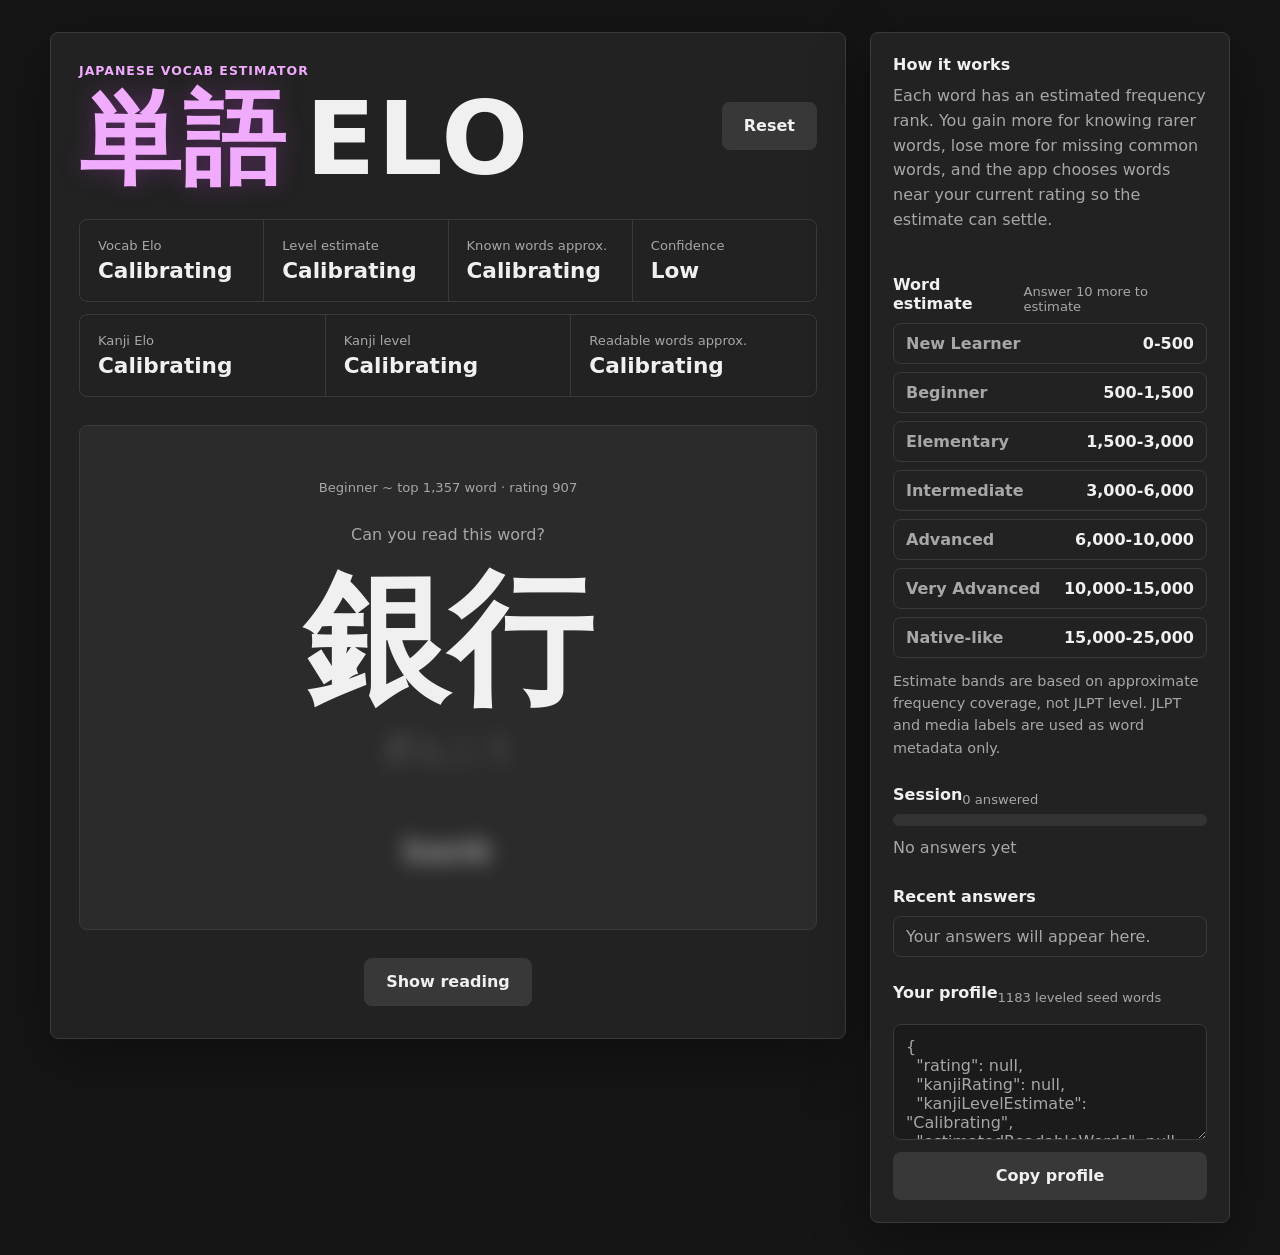
==== index.html @ 8f250d60 "Add files via upload" ====
<!doctype html>
<html lang="en">
  <head>
    <meta charset="UTF-8" />
    <meta name="viewport" content="width=device-width, initial-scale=1.0" />
    <title>Japanese Vocab Estimator</title>
    <link rel="stylesheet" href="styles.css" />
  </head>
  <body>
    <main class="app">
      <section class="panel quiz-panel" aria-labelledby="app-title">
        <div class="topbar">
          <div>
            <p class="eyebrow">Japanese vocab estimator</p>
            <h1 class="brand-title" id="app-title">
              <span>単語</span>
              <span>ELO</span>
            </h1>
          </div>
          <button class="ghost-button" id="resetButton" type="button">Reset</button>
        </div>

        <div class="rating-strip" aria-label="Current rating summary">
          <div>
            <span class="stat-label">Vocab Elo</span>
            <strong class="rating-line">
              <span id="ratingValue">Calibrating</span>
              <span class="rating-delta hidden" id="ratingDeltaValue"></span>
            </strong>
          </div>
          <div>
            <span class="stat-label">Level estimate</span>
            <strong id="bandValue">N5</strong>
          </div>
          <div>
            <span class="stat-label">Known words approx.</span>
            <strong id="knownWordsValue">Calibrating</strong>
          </div>
          <div>
            <span class="stat-label">Confidence</span>
            <strong id="confidenceValue">Low</strong>
          </div>
        </div>

        <div class="rating-strip kanji-strip" aria-label="Kanji literacy summary">
          <div>
            <span class="stat-label">Kanji Elo</span>
            <strong class="rating-line">
              <span id="kanjiRatingValue">Calibrating</span>
              <span class="rating-delta hidden" id="kanjiDeltaValue"></span>
            </strong>
          </div>
          <div>
            <span class="stat-label">Kanji level</span>
            <strong id="kanjiBandValue">Calibrating</strong>
          </div>
          <div>
            <span class="stat-label">Readable words approx.</span>
            <strong id="readableWordsValue">Calibrating</strong>
          </div>
        </div>

        <div class="word-card">
          <div class="word-meta">
            <span id="wordLevel">Common word</span>
            <span id="wordRating">Word rating 1000</span>
          </div>
          <p class="prompt" id="cardPrompt">Can you read this word?</p>
          <div class="japanese" id="japaneseWord">...</div>
          <div class="reading" id="reading">Loading word</div>
          <div class="meaning hidden" id="meaning">meaning</div>
        </div>

        <div class="action-dock">
          <div class="actions" id="readingRevealActions">
            <button class="secondary-button" id="revealReadingButton" type="button">Show reading</button>
          </div>

          <div class="actions hidden" id="readingActions">
            <button class="danger-button" id="missReadingButton" type="button">Missed reading</button>
            <button class="primary-button" id="knowReadingButton" type="button">Knew reading</button>
          </div>

          <div class="actions hidden" id="mainActions">
            <button class="secondary-button" id="revealButton" type="button">Show meaning</button>
          </div>

          <div class="actions hidden" id="answerActions">
            <button class="danger-button" id="missButton" type="button">I missed it</button>
            <button class="primary-button" id="knowButton" type="button">I knew it</button>
          </div>
        </div>
      </section>

      <aside class="panel side-panel" aria-label="Session details">
        <section>
          <h2>How it works</h2>
          <p>
            Each word has an estimated frequency rank. You gain more for knowing rarer
            words, lose more for missing common words, and the app chooses words near
            your current rating so the estimate can settle.
          </p>
        </section>

        <section>
          <div class="meter-header">
            <h2>Word estimate</h2>
            <span id="rangeValue">Answer 10 more to estimate</span>
          </div>
          <div class="level-scale" id="levelScale"></div>
          <p class="source-note">
            Estimate bands are based on approximate frequency coverage, not JLPT level.
            JLPT and media labels are used as word metadata only.
          </p>
        </section>

        <section class="meter-section">
          <div class="meter-header">
            <h2>Session</h2>
            <span id="answeredValue">0 answered</span>
          </div>
          <div class="meter" aria-hidden="true">
            <div id="accuracyBar"></div>
          </div>
          <p id="accuracyValue">No answers yet</p>
        </section>

        <section>
          <h2>Recent answers</h2>
          <ol class="history" id="historyList">
            <li class="empty">Your answers will appear here.</li>
          </ol>
        </section>

        <section class="export-section">
          <div class="meter-header">
            <h2>Your profile</h2>
            <span id="wordBankValue">1,183 leveled seed words</span>
          </div>
          <textarea id="profileOutput" readonly aria-label="Profile export"></textarea>
          <button class="secondary-button full-width" id="copyButton" type="button">
            Copy profile
          </button>
        </section>
      </aside>
    </main>

    <script src="app.js"></script>
  </body>
</html>
---- styles.css ----
:root {
  color-scheme: dark;
  --bg: #151515;
  --panel: #222222;
  --panel-strong: #2b2b2b;
  --ink: #f0f0f0;
  --muted: #a7a7a7;
  --line: #3a3a3a;
  --accent: #d946ef;
  --accent-strong: #f0abfc;
  --teal: #2dd4bf;
  --teal-strong: #5eead4;
  --danger: #d946ef;
  --danger-strong: #f0abfc;
  --shadow: 0 18px 60px rgba(0, 0, 0, 0.3);
}

* {
  box-sizing: border-box;
}

body {
  margin: 0;
  min-height: 100vh;
  background: var(--bg);
  color: var(--ink);
  font-family:
    Inter, ui-sans-serif, system-ui, -apple-system, BlinkMacSystemFont, "Segoe UI",
    sans-serif;
}

button,
textarea {
  font: inherit;
}

button {
  border: 0;
  cursor: pointer;
}

.app {
  display: grid;
  align-items: start;
  grid-template-columns: minmax(0, 1fr) 360px;
  gap: 24px;
  width: min(1180px, calc(100% - 32px));
  margin: 32px auto;
}

.panel {
  background: var(--panel);
  border: 1px solid var(--line);
  border-radius: 8px;
  box-shadow: var(--shadow);
}

.quiz-panel {
  min-height: calc(100vh - 64px);
  padding: 28px;
  display: flex;
  flex-direction: column;
  align-self: start;
}

.side-panel {
  padding: 22px;
  align-self: start;
  display: grid;
  gap: 26px;
}

.topbar,
.rating-strip,
.word-meta,
.actions,
.meter-header {
  display: flex;
  align-items: center;
}

.topbar {
  justify-content: space-between;
  gap: 16px;
}

.eyebrow {
  color: var(--accent-strong);
  font-size: 0.78rem;
  font-weight: 800;
  letter-spacing: 0.08em;
  margin: 0 0 8px;
  text-transform: uppercase;
}

h1,
h2,
p {
  margin-top: 0;
}

h1 {
  font-size: clamp(2rem, 5vw, 4.25rem);
  line-height: 1;
  margin-bottom: 0;
  max-width: 680px;
}

.brand-title {
  align-items: baseline;
  display: flex;
  flex-wrap: wrap;
  font-size: clamp(3rem, 8vw, 7rem);
  gap: 0.18em;
  letter-spacing: 0.02em;
  text-transform: uppercase;
}

.brand-title span:first-child {
  color: var(--accent-strong);
  text-shadow: 0 0 24px rgba(217, 70, 239, 0.28);
}

.brand-title span:last-child {
  color: var(--ink);
  font-weight: 900;
}

h2 {
  font-size: 1rem;
  margin-bottom: 10px;
}

p {
  color: var(--muted);
  line-height: 1.55;
}

.rating-strip {
  margin: 28px 0;
  border: 1px solid var(--line);
  border-radius: 8px;
  overflow: hidden;
}

.rating-strip + .rating-strip {
  margin-top: -16px;
}

.kanji-strip {
  margin-bottom: 28px;
}

.kanji-strip > div {
  padding: 12px 18px;
}

.kanji-strip strong {
  font-size: clamp(1rem, 1.6vw, 1.18rem);
}

.rating-strip > div {
  flex: 1;
  padding: 18px;
  min-width: 0;
}

.rating-strip > div + div {
  border-left: 1px solid var(--line);
}

.stat-label,
.word-meta,
.meter-header span {
  color: var(--muted);
  display: block;
  font-size: 0.82rem;
}

.rating-strip strong {
  display: block;
  font-size: clamp(1.05rem, 2vw, 1.35rem);
  margin-top: 5px;
}

.rating-line {
  align-items: baseline;
  display: flex;
  flex-wrap: wrap;
  gap: 8px;
}

.rating-delta {
  border-radius: 999px;
  display: inline-block;
  font-size: 0.9rem;
  line-height: 1;
  padding: 5px 8px;
}

.rating-delta.plus {
  background: rgba(45, 212, 191, 0.14);
  color: var(--teal);
}

.rating-delta.minus {
  background: rgba(217, 70, 239, 0.14);
  color: var(--accent-strong);
}

.word-card {
  background: var(--panel-strong);
  border: 1px solid var(--line);
  border-radius: 8px;
  margin: 0 0 24px;
  padding: clamp(24px, 5vw, 54px);
  text-align: center;
}

.word-meta {
  justify-content: space-between;
  gap: 16px;
  margin-bottom: 28px;
}

.prompt {
  margin-bottom: 16px;
}

.japanese {
  font-size: clamp(4rem, 13vw, 9rem);
  font-weight: 800;
  line-height: 1.05;
  overflow-wrap: anywhere;
}

.reading {
  color: var(--muted);
  display: block;
  font-size: clamp(1.2rem, 3vw, 2rem);
  margin-top: 12px;
  min-height: 1.35em;
}

.word-card .reading.hidden,
.word-card .meaning.hidden {
  display: block;
  filter: blur(10px);
  opacity: 0.55;
  pointer-events: none;
  user-select: none;
}

.meaning {
  border-top: 1px solid var(--line);
  display: block;
  font-size: clamp(1.3rem, 3vw, 2rem);
  font-weight: 800;
  margin-top: 32px;
  min-height: calc(1.35em + 29px);
  padding-top: 28px;
}

.actions {
  gap: 12px;
  justify-content: center;
}

.action-dock {
  align-items: center;
  display: flex;
  justify-content: center;
  min-height: 56px;
}

.action-dock .actions {
  width: 100%;
}

.primary-button,
.secondary-button,
.danger-button,
.ghost-button {
  border-radius: 8px;
  font-weight: 800;
  min-height: 48px;
  padding: 0 22px;
}

.primary-button {
  background: var(--teal);
  color: #10201d;
}

.primary-button:hover {
  background: var(--teal-strong);
}

.secondary-button,
.ghost-button {
  background: #383838;
  color: var(--ink);
}

.secondary-button:hover,
.ghost-button:hover {
  background: #474747;
}

.danger-button {
  background: var(--danger);
  color: white;
}

.danger-button:hover {
  background: var(--danger-strong);
}

.hidden {
  display: none;
}

.meter {
  background: #333333;
  border-radius: 999px;
  height: 12px;
  overflow: hidden;
}

.meter div {
  background: var(--accent);
  height: 100%;
  transition: width 220ms ease;
  width: 0;
}

.meter-section p {
  margin: 10px 0 0;
}

.level-scale {
  display: grid;
  gap: 8px;
}

.scale-row {
  border: 1px solid var(--line);
  border-radius: 8px;
  display: flex;
  justify-content: space-between;
  gap: 12px;
  padding: 10px 12px;
}

.scale-row span {
  color: var(--muted);
  font-weight: 800;
}

.scale-row.active {
  background: #343434;
  border-color: var(--accent);
}

.source-note {
  font-size: 0.9rem;
  margin: 12px 0 0;
}

.history {
  display: grid;
  gap: 10px;
  list-style: none;
  margin: 0;
  padding: 0;
}

.history li {
  border: 1px solid var(--line);
  border-radius: 8px;
  display: flex;
  justify-content: space-between;
  gap: 12px;
  padding: 10px 12px;
}

.history .empty {
  color: var(--muted);
  display: block;
}

.result-good {
  color: var(--accent-strong);
  font-weight: 800;
}

.result-miss {
  color: var(--danger-strong);
  font-weight: 800;
}

.export-section {
  display: grid;
  gap: 12px;
}

textarea {
  background: #1b1b1b;
  border: 1px solid var(--line);
  border-radius: 8px;
  color: var(--muted);
  min-height: 116px;
  padding: 12px;
  resize: vertical;
  width: 100%;
}

.full-width {
  width: 100%;
}

@media (max-width: 900px) {
  .app {
    grid-template-columns: 1fr;
    margin: 16px auto;
  }

  .quiz-panel {
    min-height: auto;
  }
}

@media (max-width: 620px) {
  .rating-strip,
  .word-meta,
  .actions {
    align-items: stretch;
    flex-direction: column;
  }

  .rating-strip > div + div {
    border-left: 0;
    border-top: 1px solid var(--line);
  }

  .topbar {
    align-items: flex-start;
    flex-direction: column;
  }

  .ghost-button {
    width: 100%;
  }
}
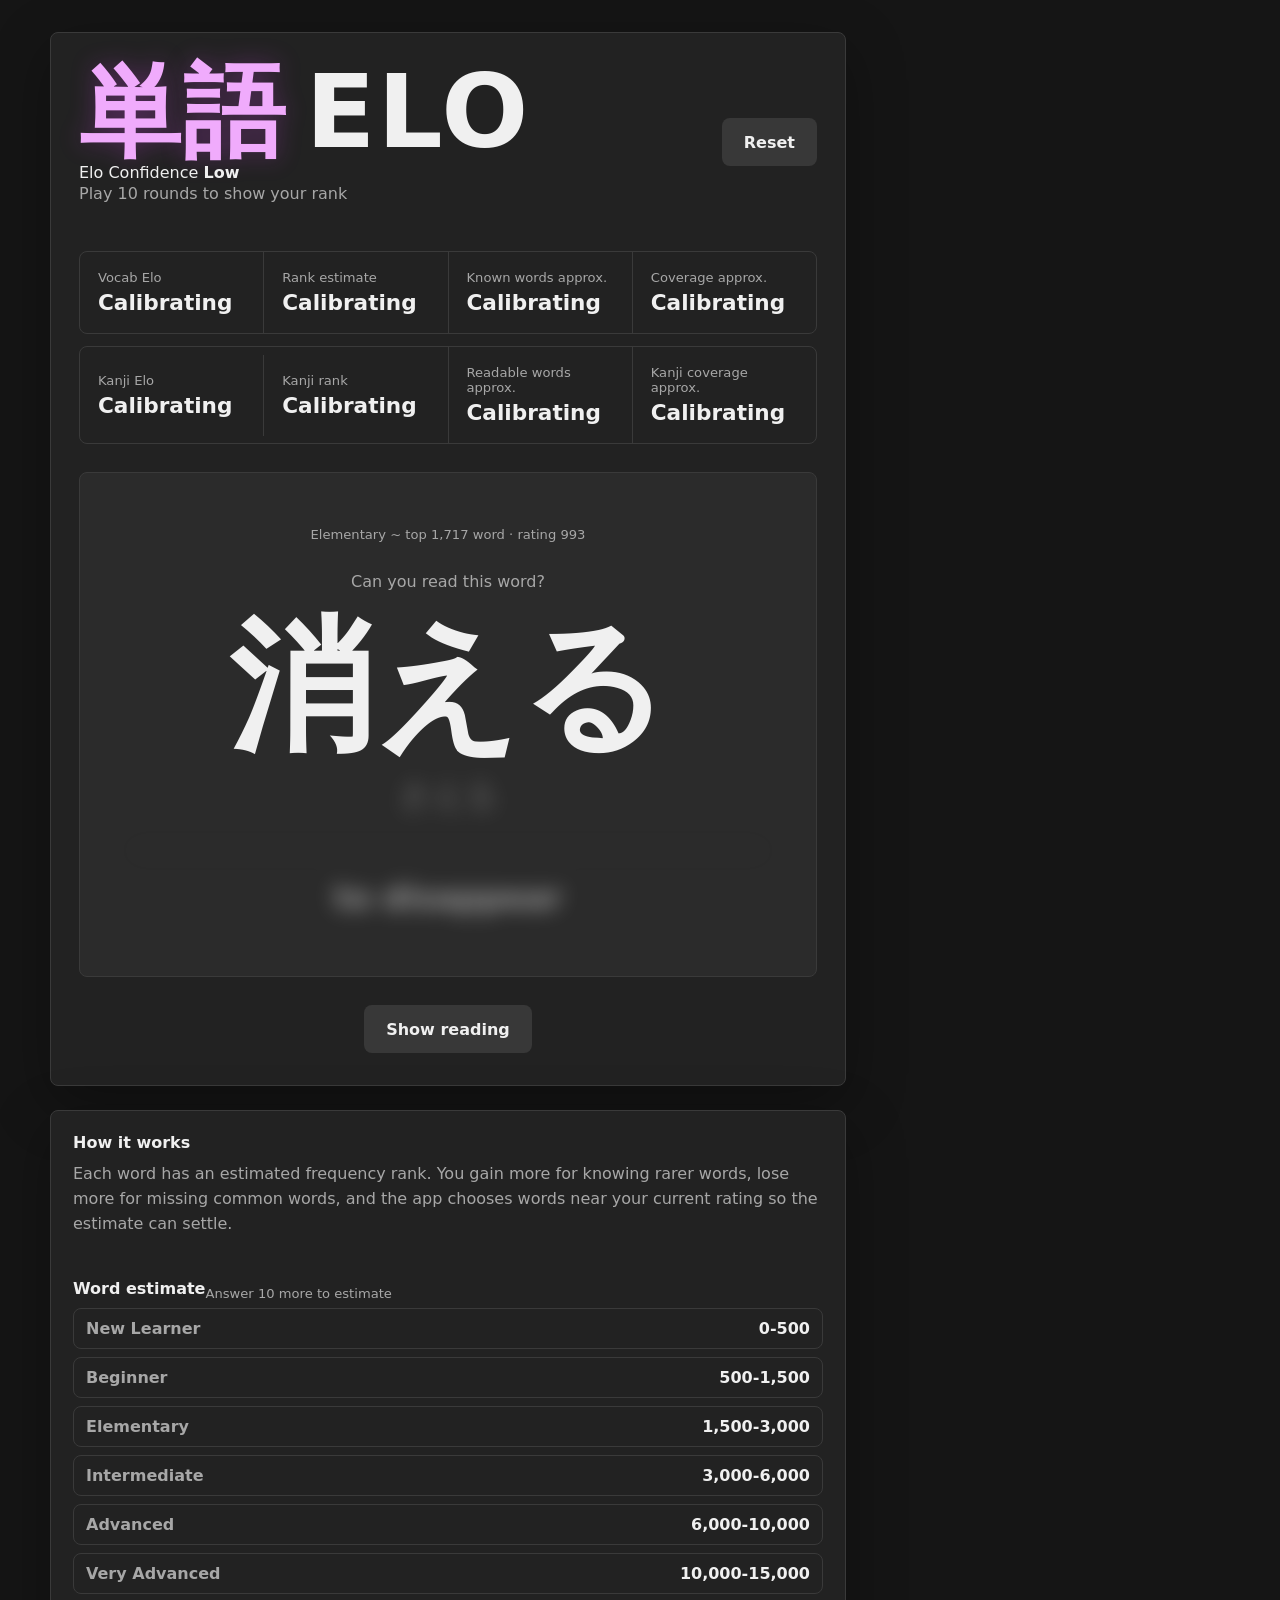
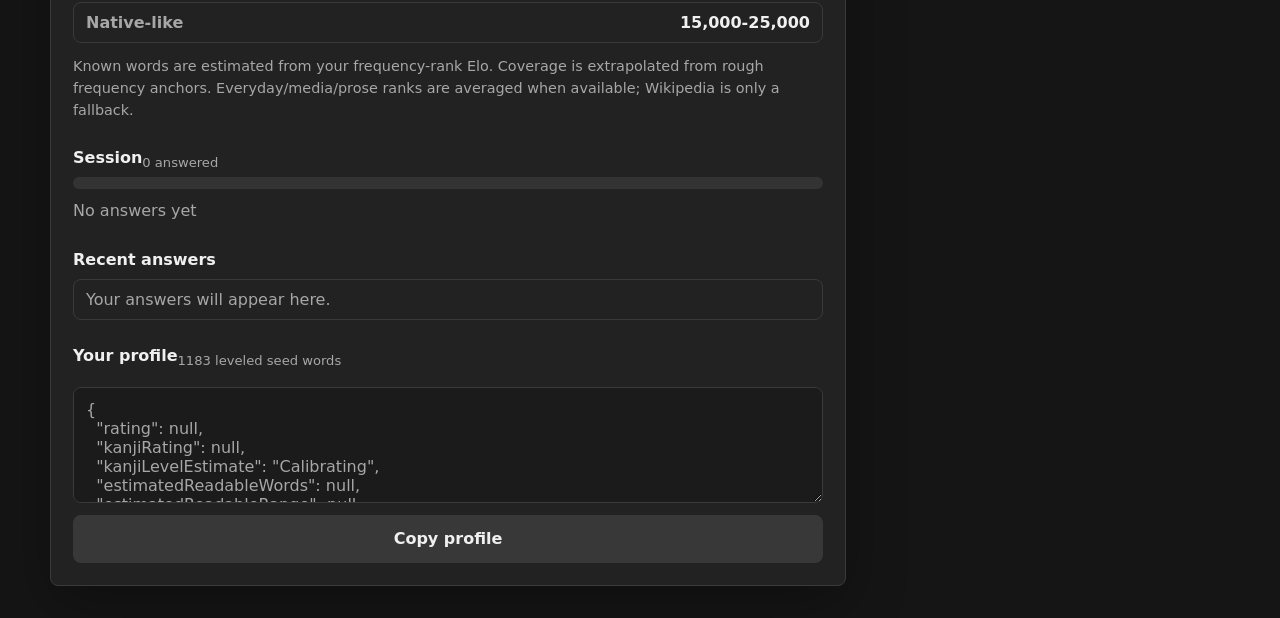
==== commit f4ed4344: "Add files via upload" ====
--- a/index.html
+++ b/index.html
@@ -11,11 +11,17 @@
       <section class="panel quiz-panel" aria-labelledby="app-title">
         <div class="topbar">
           <div>
-            <p class="eyebrow">Japanese vocab estimator</p>
             <h1 class="brand-title" id="app-title">
               <span>単語</span>
               <span>ELO</span>
             </h1>
+            <div class="header-status">
+            <div class="confidence-pill" aria-label="Elo confidence">
+              <span>Elo Confidence</span>
+              <strong id="confidenceValue">Low</strong>
+            </div>
+              <p class="calibration-hint" id="calibrationHint">Play 10 rounds to show your rank</p>
+            </div>
           </div>
           <button class="ghost-button" id="resetButton" type="button">Reset</button>
         </div>
@@ -28,17 +34,17 @@
               <span class="rating-delta hidden" id="ratingDeltaValue"></span>
             </strong>
           </div>
-          <div>
-            <span class="stat-label">Level estimate</span>
-            <strong id="bandValue">N5</strong>
+          <div class="rank-stat">
+            <span class="stat-label">Rank estimate</span>
+            <strong class="rank-value" id="bandValue">Calibrating</strong>
           </div>
           <div>
             <span class="stat-label">Known words approx.</span>
             <strong id="knownWordsValue">Calibrating</strong>
           </div>
           <div>
-            <span class="stat-label">Confidence</span>
-            <strong id="confidenceValue">Low</strong>
+            <span class="stat-label">Coverage approx.</span>
+            <strong id="coverageValue">Calibrating</strong>
           </div>
         </div>
 
@@ -50,13 +56,17 @@
               <span class="rating-delta hidden" id="kanjiDeltaValue"></span>
             </strong>
           </div>
-          <div>
-            <span class="stat-label">Kanji level</span>
-            <strong id="kanjiBandValue">Calibrating</strong>
+          <div class="rank-stat">
+            <span class="stat-label">Kanji rank</span>
+            <strong class="rank-value" id="kanjiBandValue">Calibrating</strong>
           </div>
           <div>
             <span class="stat-label">Readable words approx.</span>
             <strong id="readableWordsValue">Calibrating</strong>
+          </div>
+          <div>
+            <span class="stat-label">Kanji coverage approx.</span>
+            <strong id="kanjiCoverageValue">Calibrating</strong>
           </div>
         </div>
 
@@ -92,6 +102,8 @@
         </div>
       </section>
 
+      <div class="achievement-stack" id="achievementStack" aria-live="polite"></div>
+
       <aside class="panel side-panel" aria-label="Session details">
         <section>
           <h2>How it works</h2>
@@ -109,8 +121,9 @@
           </div>
           <div class="level-scale" id="levelScale"></div>
           <p class="source-note">
-            Estimate bands are based on approximate frequency coverage, not JLPT level.
-            JLPT and media labels are used as word metadata only.
+            Known words are estimated from your frequency-rank Elo.
+            Coverage is extrapolated from rough frequency anchors.
+            Everyday/media/prose ranks are averaged when available; Wikipedia is only a fallback.
           </p>
         </section>
 
@@ -135,7 +148,7 @@
         <section class="export-section">
           <div class="meter-header">
             <h2>Your profile</h2>
-            <span id="wordBankValue">1,183 leveled seed words</span>
+            <span id="wordBankValue">1,290 leveled seed words</span>
           </div>
           <textarea id="profileOutput" readonly aria-label="Profile export"></textarea>
           <button class="secondary-button full-width" id="copyButton" type="button">
@@ -145,6 +158,12 @@
       </aside>
     </main>
 
+    <script src="wiktionary-frequency-data.js"></script>
+    <script src="anime-jdrama-frequency-data.js"></script>
+    <script src="aozora-frequency-data.js"></script>
+    <script src="youtube-frequency-data.js"></script>
+    <script src="additional-frequency-data.js"></script>
+    <script src="jmdict-frequency-data.js"></script>
     <script src="app.js"></script>
   </body>
 </html>
